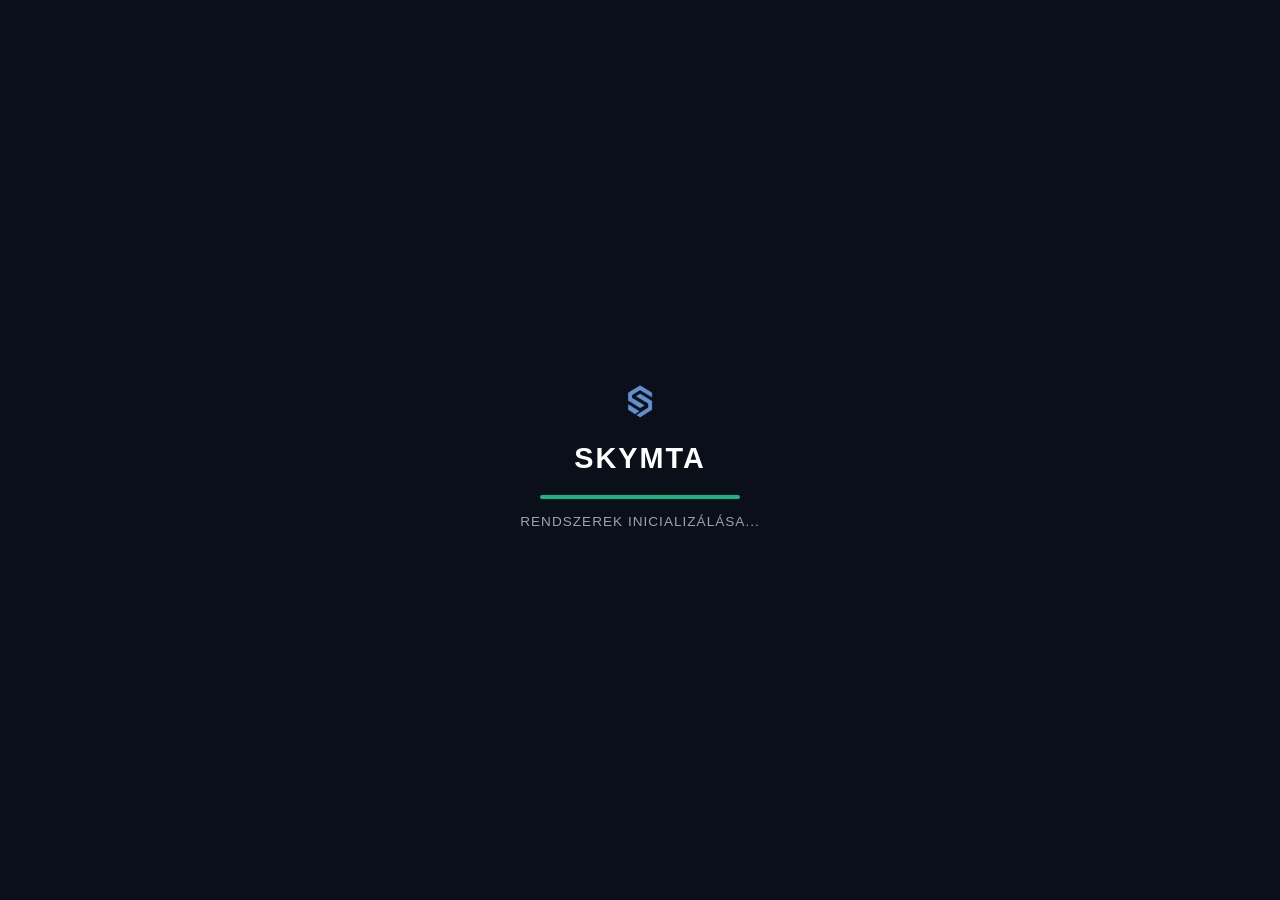
==== index.html @ 07fc561c "Update index.html" ====
<!DOCTYPE html>
<html lang="hu">
<head>
    <meta charset="UTF-8">
    <meta name="viewport" content="width=device-width, initial-scale=1.0">
    <title>SkymTA.hu</title>
    <style>
        * {
            margin: 0;
            padding: 0;
            box-sizing: border-box;
            font-family: 'Segoe UI', Tahoma, Geneva, Verdana, sans-serif;
        }

        body {
            background-color: #0b0f19;
            color: #ffffff;
            overflow-x: hidden;
            scroll-behavior: smooth;
        }

        /* --- BETÖLTŐKÉPERNYŐ (LOADER) --- */
        #loader {
            position: fixed;
            top: 0;
            left: 0;
            width: 100%;
            height: 100%;
            background-color: #0b0f19;
            display: flex;
            flex-direction: column;
            justify-content: center;
            align-items: center;
            z-index: 9999;
            transition: opacity 0.5s ease;
        }

        .loader-content {
            display: flex;
            flex-direction: column;
            align-items: center;
            margin-bottom: 20px;
        }

        .loader-logo-img {
            max-height: 60px;
            width: auto;
            margin-bottom: 10px;
        }

        .loader-title {
            font-size: 1.8rem;
            font-weight: 800;
            color: #ffffff;
            letter-spacing: 2px;
        }

        .loader-bar-container {
            width: 200px;
            height: 4px;
            background-color: #1f293d;
            border-radius: 2px;
            overflow: hidden;
            margin-bottom: 15px;
        }

        .loader-bar {
            width: 0%;
            height: 100%;
            background-color: #10b981;
            animation: loadProgress 2s forwards;
        }

        .loader-text {
            font-size: 0.85rem;
            color: #9ca3af;
            letter-spacing: 1px;
            text-transform: uppercase;
        }

        @keyframes loadProgress {
            0% { width: 0%; }
            50% { width: 70%; }
            100% { width: 100%; }
        }

        #main-content {
            display: none;
        }

        /* Fejléc */
        header {
            display: flex;
            justify-content: space-between;
            align-items: center;
            padding: 20px 50px;
            background-color: #0b0f19;
            border-bottom: 1px solid #1f293d;
        }

        .logo-img {
            max-height: 40px;
            width: auto;
            display: block;
        }

        /* Menü stílusa elválasztó vonalakkal */
        nav {
            display: flex;
            align-items: center;
            gap: 20px;
        }

        nav a {
            color: #d1d5db;
            text-decoration: none;
            font-size: 0.95rem;
            transition: color 0.2s;
            cursor: pointer;
        }

        nav a:hover {
            color: #10b981;
        }

        .nav-divider {
            color: #374151;
            font-weight: 300;
        }

        /* Hero szekció */
        .hero {
            text-align: center;
            padding: 60px 20px 100px 20px;
        }

        .hero-logo-img {
            max-height: 70px;
            width: auto;
            margin: 0 auto 15px auto;
            display: block;
        }

        .hero h1 {
            font-size: 2.8rem;
            color: #10b981;
            margin-bottom: 10px;
            font-weight: 800;
            letter-spacing: 1px;
        }

        .hero p {
            color: #9ca3af;
            font-size: 1rem;
            max-width: 600px;
            margin: 0 auto 25px auto;
            line-height: 1.5;
        }

        .btn-green {
            background-color: #10b981;
            color: #ffffff;
            padding: 12px 28px;
            border-radius: 6px;
            text-decoration: none;
            font-weight: bold;
            display: inline-block;
            transition: background-color 0.2s;
        }

        .btn-green:hover {
            background-color: #059669;
        }

        /* Fő tartalom dobozok */
        .container {
            max-width: 1100px;
            margin: 0 auto;
            padding: 0 20px 80px 20px;
            display: flex;
            flex-direction: column;
            gap: 35px;
        }

        .card {
            background-color: #131b2e;
            border: 1px solid #1f293d;
            border-radius: 12px;
            padding: 40px;
        }

        .card-grid {
            display: grid;
            grid-template-columns: 1fr 1fr;
            gap: 30px;
        }

        /* Csatlakozás szekció */
        .join-section {
            display: flex;
            justify-content: space-between;
            align-items: center;
            gap: 50px;
        }

        .join-text {
            flex: 1;
        }

        .join-text h2 {
            font-size: 1.8rem;
            margin-bottom: 12px;
        }

        .join-text p {
            color: #9ca3af;
            margin-bottom: 20px;
            line-height: 1.5;
        }

        .join-steps {
            list-style: none;
            color: #d1d5db;
            margin-bottom: 20px;
            display: flex;
            flex-direction: column;
            gap: 8px;
        }

        .monitor-container {
            flex-shrink: 0;
        }

        .monitor-img {
            max-width: 450px;
            width: 100%;
            height: auto;
            border-radius: 8px;
            display: block;
        }

        /* Rendszerkövetelmények */
        .specs h3 {
            font-size: 1.3rem;
            margin-bottom: 15px;
            color: #ffffff;
        }

        .specs ul {
            list-style: none;
            display: flex;
            flex-direction: column;
            gap: 12px;
            color: #9ca3af;
            font-size: 0.95rem;
        }

        .specs ul li strong {
            color: #ffffff;
        }

        /* Discord doboz */
        .discord-box {
            display: flex;
            justify-content: space-between;
            align-items: center;
        }

        .discord-box h3 {
            font-size: 1.5rem;
            margin-bottom: 10px;
        }

        .discord-box p {
            color: #9ca3af;
            margin-bottom: 15px;
        }

        .discord-features {
            list-style: none;
            display: flex;
            flex-direction: column;
            gap: 8px;
            color: #34d399;
            font-size: 0.95rem;
        }

        .btn-discord {
            background-color: #5865F2;
            color: white;
            padding: 12px 25px;
            border-radius: 6px;
            text-decoration: none;
            font-weight: bold;
            display: inline-flex;
            align-items: center;
            gap: 10px;
            transition: background-color 0.2s;
        }

        .btn-discord:hover {
            background-color: #4752C4;
        }

        /* Lábléc */
        footer {
            text-align: center;
            padding: 30px 50px;
            border-top: 1px solid #1f293d;
            color: #6b7280;
            font-size: 0.9rem;
            display: flex;
            justify-content: space-between;
            align-items: center;
        }
    </style>
</head>
<body>

    <!-- BETÖLTŐKÉPERNYŐ -->
    <div id="loader">
        <div class="loader-content">
            <img src="Skymta.png" alt="SkymTA Logo" class="loader-logo-img">
            <div class="loader-title">SKYMTA</div>
        </div>
        <div class="loader-bar-container">
            <div class="loader-bar"></div>
        </div>
        <div class="loader-text">Rendszerek inicializálása...</div>
    </div>

    <!-- FŐOLDAL -->
    <div id="main-content">
        <!-- Fejléc -->
        <header>
            <a href="index.html">
                <img src="Skymta.png" alt="SkymTA Logo" class="logo-img">
            </a>
            <nav>
                <a href="#">UCP</a>
                <span class="nav-divider">|</span>
                <a onclick="scrollToSection('csatlakozas')">Segítség</a>
                <span class="nav-divider">|</span>
                <a onclick="scrollToSection('kozosseg')">Közösség</a>
                <span class="nav-divider">|</span>
                <a href="szerver_szabályzat.html">Szerver Szabályzat</a>
            </nav>
        </header>

        <!-- Hero szekció -->
        <section class="hero">
            <img src="Skymta.png" alt="SkymTA Logo" class="hero-logo-img">
            <h1>SKYMTA</h1>
            <p>Kezeld el a saját RP Karaktered a SkymTA szerverén, és alakítsd úgy a karaktered - ahogyan szeretnéd!</p>
            <a href="https://discord.gg/seB7q2Whw" target="_blank" class="btn-green">➔ Csatlakozz most</a>
        </section>

        <!-- Tartalmi elemek -->
        <div class="container">
            
            <!-- Csatlakozás doboz monitor képpel (Segítség célpontja) -->
            <div id="csatlakozas" class="card join-section">
                <div class="join-text">
                    <h2>Csatlakozás a SkymTA szerverére</h2>
                    <p>Légy része Magyarország legújabb és legoptimalizáltabb közösségének!<br>Vágj bele a második életedbe, itt minden lehetséges!</p>
                    <ul class="join-steps">
                        <li>1. Grand Theft Auto: San Andreas telepítése</li>
                        <li>2. MTA:SA kliens letöltése</li>
                        <li>3. MTA:SA kliens indítása</li>
                        <li>4. SkymTA szócske begépelése a keresőbe</li>
                    </ul>
                    <p style="color: #34d399; font-weight: bold; margin-bottom: 20px;">Kellemes időtöltést kívánunk!</p>
                    <a href="https://multitheftauto.com/" target="_blank" class="btn-green">↓ MTA:SA letöltése</a>
                </div>
                <div class="monitor-container">
                    <img src="monitor.png" alt="SkymTA Monitor" class="monitor-img">
                </div>
            </div>

            <!-- Rendszerkövetelmények -->
            <div class="card-grid">
                <div class="card specs">
                    <h3>Minimum rendszerkövetelmény</h3>
                    <ul>
                        <li><strong>Operációs rendszer:</strong> Windows 10</li>
                        <li><strong>CPU:</strong> Intel Core 2 Quad Q6600 / AMD Phenom 9850</li>
                        <li><strong>RAM:</strong> 6GB</li>
                        <li><strong>Videókártya:</strong> NVIDIA 9800 GT / AMD HD 4870</li>
                        <li><strong>Felbontás:</strong> legalább 1600x900</li>
                        <li><strong>Tárhely:</strong> 10GB</li>
                    </ul>
                </div>
                <div class="card specs">
                    <h3>Ajánlott rendszerkövetelmény</h3>
                    <ul>
                        <li><strong>Operációs rendszer:</strong> Windows 10/11</li>
                        <li><strong>CPU:</strong> Intel Core i5 3470 / AMD X8 FX-8350</li>
                        <li><strong>RAM:</strong> 12GB</li>
                        <li><strong>Videókártya:</strong> NVIDIA GTX 660 / AMD HD 7870</li>
                        <li><strong>Felbontás:</strong> legalább 1920x1080</li>
                        <li><strong>Tárhely:</strong> 15GB (SSD)</li>
                    </ul>
                </div>
            </div>

            <!-- Discord doboz (Közösség célpontja) -->
            <div id="kozosseg" class="card discord-box">
                <div>
                    <h3>Csatlakozz Discord szerverünkre</h3>
                    <p>Légy része a legaktívabb MTA közösségnek! Kérdezz, beszélgess más játékosokkal, értesülj az eseményekről első kézből.</p>
                    <ul class="discord-features">
                        <li>✓ Közvetlenül tudsz beszélni a vezetőséggel</li>
                        <li>✓ Eseményekkel és a versenyekkel tisztában leszel</li>
                        <li>✓ Amennyiben valamit szeretnél jelenteni itt tudod megtenni</li>
                    </ul>
                </div>
                <div>
                    <a href="https://discord.gg/seB7q2Whw" target="_blank" class="btn-discord">
                        <svg width="20" height="20" fill="currentColor" viewBox="0 0 24 24"><path d="M20.317 4.37a19.791 19.791 0 0 0-4.885-1.515.074.074 0 0 0-.079.037c-.21.375-.444.864-.608 1.25a18.27 18.27 0 0 0-5.487 0 12.64 12.64 0 0 0-.617-1.25.077.077 0 0 0-.079-.037A19.736 19.736 0 0 0 3.677 4.37a.07.07 0 0 0-.032.027C.533 9.046-.32 13.58.099 18.057a.082.082 0 0 0 .031.057 19.9 19.9 0 0 0 5.993 3.03.078.078 0 0 0 .084-.028c.462-.63.874-1.295 1.226-1.994.021-.041.001-.09-.041-.106a13.107 13.107 0 0 1-1.872-.892.077.077 0 0 1-.008-.128 10.2 10.2 0 0 0 .372-.292.074.074 0 0 1 .077-.01c3.927 1.793 8.18 1.793 12.061 0a.074.074 0 0 1 .078.01c.12.098.246.198.373.292a.077.077 0 0 1-.006.127 12.299 12.299 0 0 1-1.873.892.077.077 0 0 0-.041.107c.36.698.772 1.362 1.225 1.993a.076.076 0 0 0 .084.028 19.839 19.839 0 0 0 6.002-3.03.077.077 0 0 0 .032-.054c.5-5.177-.838-9.674-3.549-13.66a.061.061 0 0 0-.031-.028zM8.02 15.33c-1.183 0-2.157-1.085-2.157-2.419 0-1.333.956-2.419 2.157-2.419 1.21 0 2.176 1.096 2.157 2.42 0 1.333-.956 2.418-2.157 2.418zm7.975 0c-1.183 0-2.157-1.085-2.157-2.419 0-1.333.955-2.419 2.157-2.419 1.21 0 2.176 1.096 2.157 2.42 0 1.333-.946 2.418-2.157 2.418z"/></svg>
                        Csatlakozás
                    </a>
                </div>
            </div>

        </div>

        <!-- Lábléc -->
        <footer>
            <div style="font-weight: bold; color: #10b981;">SkymTA</div>
            <div>A legmodernebb magyar RolePlay közösség © 2026</div>
        </footer>
    </div>

    <!-- JavaScript funkciók -->
    <script>
        // Oldalra görgető funkció gombnyomásra
        function scrollToSection(sectionId) {
            const element = document.getElementById(sectionId);
            if (element) {
                element.scrollIntoView({ behavior: 'smooth' });
            }
        }

        // Betöltő animáció
        window.addEventListener("load", function () {
            setTimeout(function () {
                let loader = document.getElementById("loader");
                let mainContent = document.getElementById("main-content");

                loader.style.opacity = "0";
                setTimeout(function () {
                    loader.style.display = "none";
                    mainContent.style.display = "block";
                }, 500);
            }, 2000);
        });
    </script>
</body>
</html>
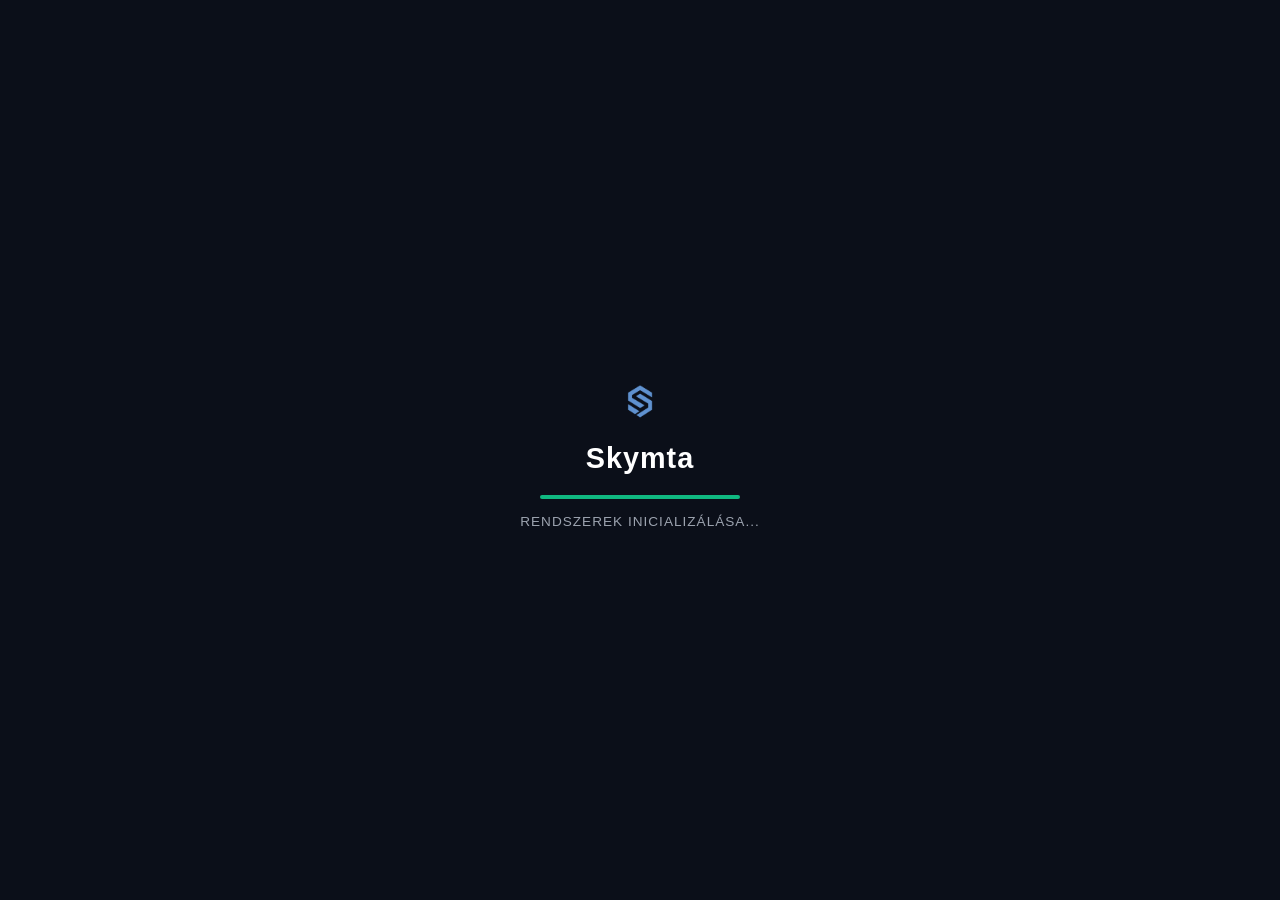
==== commit a9447291: "Update index.html" ====
--- a/index.html
+++ b/index.html
@@ -3,7 +3,7 @@
 <head>
     <meta charset="UTF-8">
     <meta name="viewport" content="width=device-width, initial-scale=1.0">
-    <title>SkymTA.hu</title>
+    <title>SkymTA</title>
     <style>
         * {
             margin: 0;
@@ -52,7 +52,7 @@
             font-size: 1.8rem;
             font-weight: 800;
             color: #ffffff;
-            letter-spacing: 2px;
+            letter-spacing: 1px;
         }
 
         .loader-bar-container {
@@ -321,7 +321,7 @@
     <div id="loader">
         <div class="loader-content">
             <img src="Skymta.png" alt="SkymTA Logo" class="loader-logo-img">
-            <div class="loader-title">SKYMTA</div>
+            <div class="loader-title">Skymta</div>
         </div>
         <div class="loader-bar-container">
             <div class="loader-bar"></div>
@@ -350,7 +350,7 @@
         <!-- Hero szekció -->
         <section class="hero">
             <img src="Skymta.png" alt="SkymTA Logo" class="hero-logo-img">
-            <h1>SKYMTA</h1>
+            <h1>Skymta</h1>
             <p>Kezeld el a saját RP Karaktered a SkymTA szerverén, és alakítsd úgy a karaktered - ahogyan szeretnéd!</p>
             <a href="https://discord.gg/seB7q2Whw" target="_blank" class="btn-green">➔ Csatlakozz most</a>
         </section>
@@ -426,7 +426,7 @@
 
         <!-- Lábléc -->
         <footer>
-            <div style="font-weight: bold; color: #10b981;">SkymTA</div>
+            <div style="font-weight: bold; color: #10b981;">Skymta</div>
             <div>A legmodernebb magyar RolePlay közösség © 2026</div>
         </footer>
     </div>
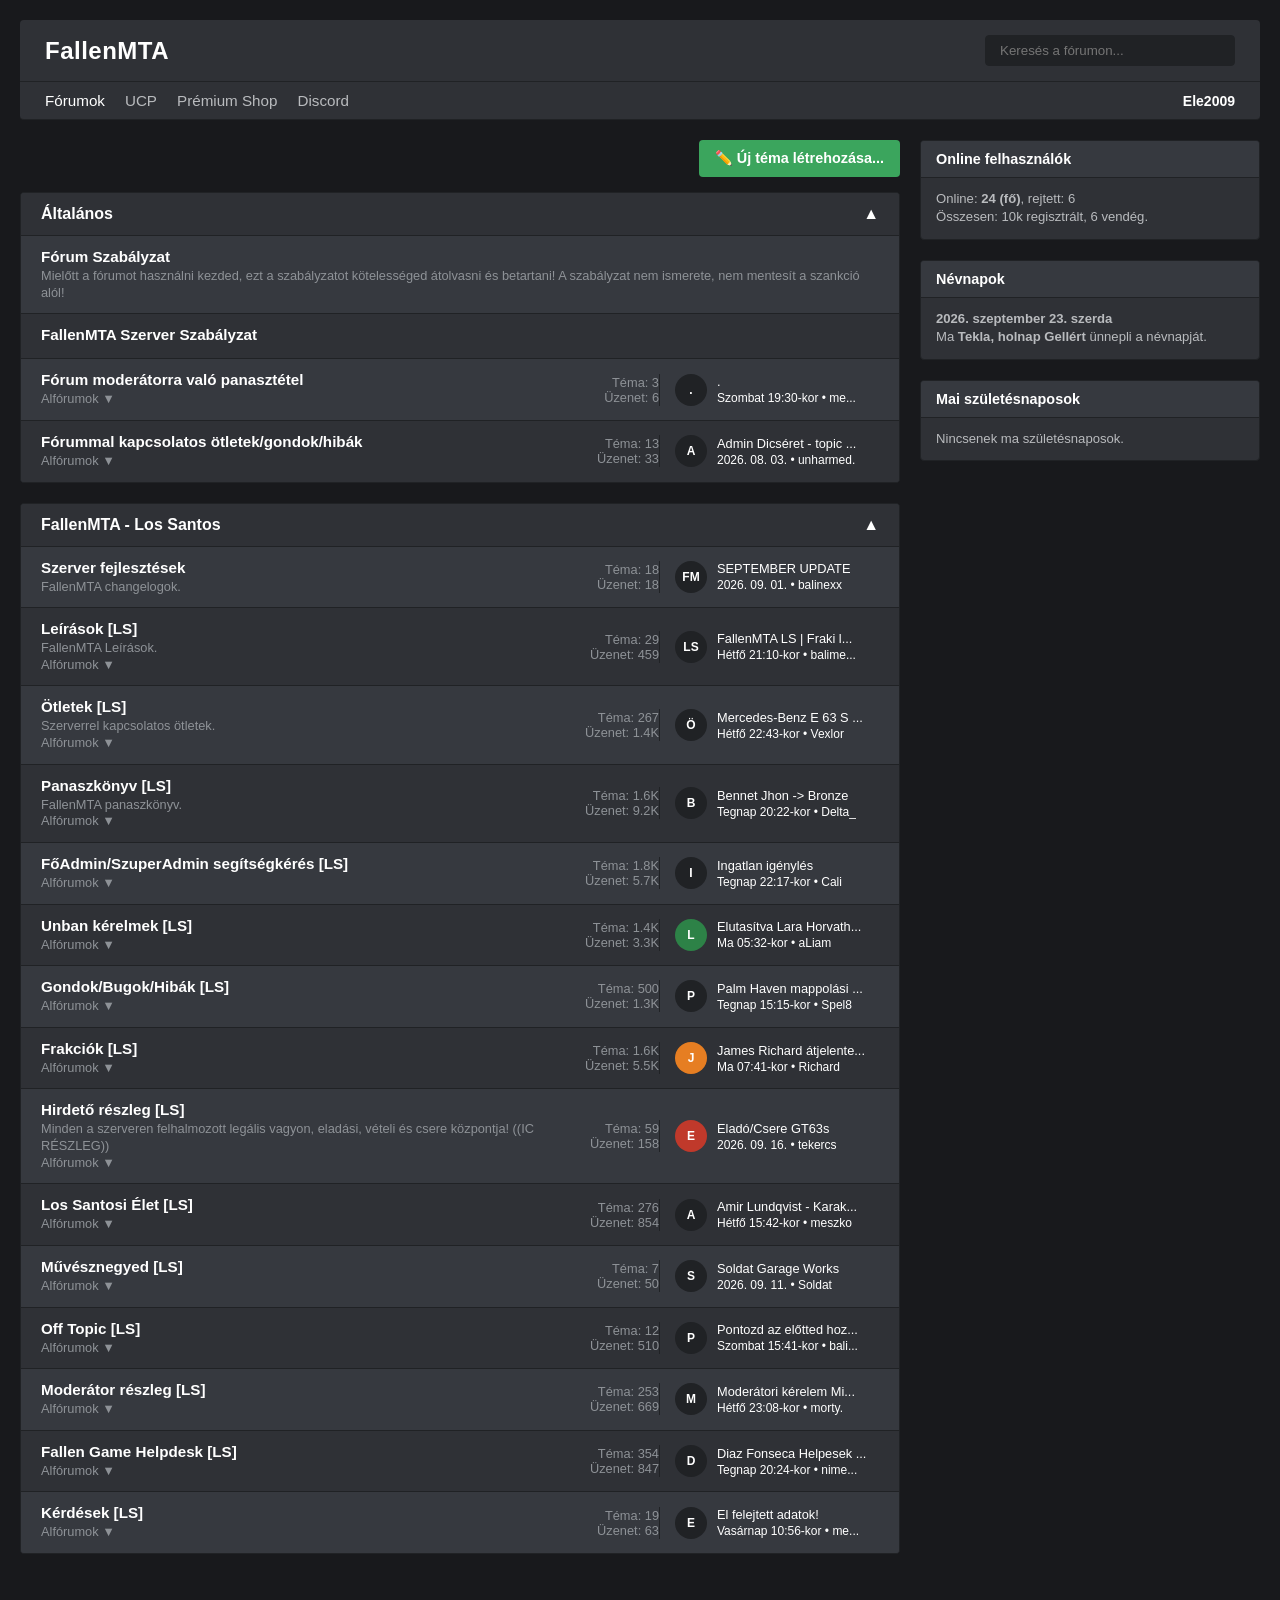
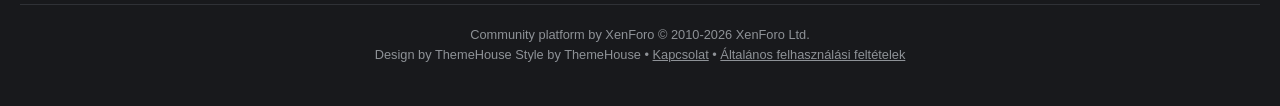
==== commit 78874863: "Add files via upload" ====
--- a/index.html
+++ b/index.html
@@ -1,459 +1,750 @@
-<!DOCTYPE html>
-<html lang="hu">
-<head>
-    <meta charset="UTF-8">
-    <meta name="viewport" content="width=device-width, initial-scale=1.0">
-    <title>SkymTA</title>
-    <style>
-        * {
-            margin: 0;
-            padding: 0;
-            box-sizing: border-box;
-            font-family: 'Segoe UI', Tahoma, Geneva, Verdana, sans-serif;
-        }
-
-        body {
-            background-color: #0b0f19;
-            color: #ffffff;
-            overflow-x: hidden;
-            scroll-behavior: smooth;
-        }
-
-        /* --- BETÖLTŐKÉPERNYŐ (LOADER) --- */
-        #loader {
-            position: fixed;
-            top: 0;
-            left: 0;
-            width: 100%;
-            height: 100%;
-            background-color: #0b0f19;
-            display: flex;
-            flex-direction: column;
-            justify-content: center;
-            align-items: center;
-            z-index: 9999;
-            transition: opacity 0.5s ease;
-        }
-
-        .loader-content {
-            display: flex;
-            flex-direction: column;
-            align-items: center;
-            margin-bottom: 20px;
-        }
-
-        .loader-logo-img {
-            max-height: 60px;
-            width: auto;
-            margin-bottom: 10px;
-        }
-
-        .loader-title {
-            font-size: 1.8rem;
-            font-weight: 800;
-            color: #ffffff;
-            letter-spacing: 1px;
-        }
-
-        .loader-bar-container {
-            width: 200px;
-            height: 4px;
-            background-color: #1f293d;
-            border-radius: 2px;
-            overflow: hidden;
-            margin-bottom: 15px;
-        }
-
-        .loader-bar {
-            width: 0%;
-            height: 100%;
-            background-color: #10b981;
-            animation: loadProgress 2s forwards;
-        }
-
-        .loader-text {
-            font-size: 0.85rem;
-            color: #9ca3af;
-            letter-spacing: 1px;
-            text-transform: uppercase;
-        }
-
-        @keyframes loadProgress {
-            0% { width: 0%; }
-            50% { width: 70%; }
-            100% { width: 100%; }
-        }
-
-        #main-content {
-            display: none;
-        }
-
-        /* Fejléc */
-        header {
-            display: flex;
-            justify-content: space-between;
-            align-items: center;
-            padding: 20px 50px;
-            background-color: #0b0f19;
-            border-bottom: 1px solid #1f293d;
-        }
-
-        .logo-img {
-            max-height: 40px;
-            width: auto;
-            display: block;
-        }
-
-        /* Menü stílusa elválasztó vonalakkal */
-        nav {
-            display: flex;
-            align-items: center;
-            gap: 20px;
-        }
-
-        nav a {
-            color: #d1d5db;
-            text-decoration: none;
-            font-size: 0.95rem;
-            transition: color 0.2s;
-            cursor: pointer;
-        }
-
-        nav a:hover {
-            color: #10b981;
-        }
-
-        .nav-divider {
-            color: #374151;
-            font-weight: 300;
-        }
-
-        /* Hero szekció */
-        .hero {
-            text-align: center;
-            padding: 60px 20px 100px 20px;
-        }
-
-        .hero-logo-img {
-            max-height: 70px;
-            width: auto;
-            margin: 0 auto 15px auto;
-            display: block;
-        }
-
-        .hero h1 {
-            font-size: 2.8rem;
-            color: #10b981;
-            margin-bottom: 10px;
-            font-weight: 800;
-            letter-spacing: 1px;
-        }
-
-        .hero p {
-            color: #9ca3af;
-            font-size: 1rem;
-            max-width: 600px;
-            margin: 0 auto 25px auto;
-            line-height: 1.5;
-        }
-
-        .btn-green {
-            background-color: #10b981;
-            color: #ffffff;
-            padding: 12px 28px;
-            border-radius: 6px;
-            text-decoration: none;
-            font-weight: bold;
-            display: inline-block;
-            transition: background-color 0.2s;
-        }
-
-        .btn-green:hover {
-            background-color: #059669;
-        }
-
-        /* Fő tartalom dobozok */
-        .container {
-            max-width: 1100px;
-            margin: 0 auto;
-            padding: 0 20px 80px 20px;
-            display: flex;
-            flex-direction: column;
-            gap: 35px;
-        }
-
-        .card {
-            background-color: #131b2e;
-            border: 1px solid #1f293d;
-            border-radius: 12px;
-            padding: 40px;
-        }
-
-        .card-grid {
-            display: grid;
-            grid-template-columns: 1fr 1fr;
-            gap: 30px;
-        }
-
-        /* Csatlakozás szekció */
-        .join-section {
-            display: flex;
-            justify-content: space-between;
-            align-items: center;
-            gap: 50px;
-        }
-
-        .join-text {
-            flex: 1;
-        }
-
-        .join-text h2 {
-            font-size: 1.8rem;
-            margin-bottom: 12px;
-        }
-
-        .join-text p {
-            color: #9ca3af;
-            margin-bottom: 20px;
-            line-height: 1.5;
-        }
-
-        .join-steps {
-            list-style: none;
-            color: #d1d5db;
-            margin-bottom: 20px;
-            display: flex;
-            flex-direction: column;
-            gap: 8px;
-        }
-
-        .monitor-container {
-            flex-shrink: 0;
-        }
-
-        .monitor-img {
-            max-width: 450px;
-            width: 100%;
-            height: auto;
-            border-radius: 8px;
-            display: block;
-        }
-
-        /* Rendszerkövetelmények */
-        .specs h3 {
-            font-size: 1.3rem;
-            margin-bottom: 15px;
-            color: #ffffff;
-        }
-
-        .specs ul {
-            list-style: none;
-            display: flex;
-            flex-direction: column;
-            gap: 12px;
-            color: #9ca3af;
-            font-size: 0.95rem;
-        }
-
-        .specs ul li strong {
-            color: #ffffff;
-        }
-
-        /* Discord doboz */
-        .discord-box {
-            display: flex;
-            justify-content: space-between;
-            align-items: center;
-        }
-
-        .discord-box h3 {
-            font-size: 1.5rem;
-            margin-bottom: 10px;
-        }
-
-        .discord-box p {
-            color: #9ca3af;
-            margin-bottom: 15px;
-        }
-
-        .discord-features {
-            list-style: none;
-            display: flex;
-            flex-direction: column;
-            gap: 8px;
-            color: #34d399;
-            font-size: 0.95rem;
-        }
-
-        .btn-discord {
-            background-color: #5865F2;
-            color: white;
-            padding: 12px 25px;
-            border-radius: 6px;
-            text-decoration: none;
-            font-weight: bold;
-            display: inline-flex;
-            align-items: center;
-            gap: 10px;
-            transition: background-color 0.2s;
-        }
-
-        .btn-discord:hover {
-            background-color: #4752C4;
-        }
-
-        /* Lábléc */
-        footer {
-            text-align: center;
-            padding: 30px 50px;
-            border-top: 1px solid #1f293d;
-            color: #6b7280;
-            font-size: 0.9rem;
-            display: flex;
-            justify-content: space-between;
-            align-items: center;
-        }
-    </style>
-</head>
-<body>
-
-    <!-- BETÖLTŐKÉPERNYŐ -->
-    <div id="loader">
-        <div class="loader-content">
-            <img src="Skymta.png" alt="SkymTA Logo" class="loader-logo-img">
-            <div class="loader-title">Skymta</div>
-        </div>
-        <div class="loader-bar-container">
-            <div class="loader-bar"></div>
-        </div>
-        <div class="loader-text">Rendszerek inicializálása...</div>
-    </div>
-
-    <!-- FŐOLDAL -->
-    <div id="main-content">
-        <!-- Fejléc -->
-        <header>
-            <a href="index.html">
-                <img src="Skymta.png" alt="SkymTA Logo" class="logo-img">
-            </a>
-            <nav>
-                <a href="#">UCP</a>
-                <span class="nav-divider">|</span>
-                <a onclick="scrollToSection('csatlakozas')">Segítség</a>
-                <span class="nav-divider">|</span>
-                <a onclick="scrollToSection('kozosseg')">Közösség</a>
-                <span class="nav-divider">|</span>
-                <a href="szerver_szabályzat.html">Szerver Szabályzat</a>
-            </nav>
-        </header>
-
-        <!-- Hero szekció -->
-        <section class="hero">
-            <img src="Skymta.png" alt="SkymTA Logo" class="hero-logo-img">
-            <h1>Skymta</h1>
-            <p>Kezeld el a saját RP Karaktered a SkymTA szerverén, és alakítsd úgy a karaktered - ahogyan szeretnéd!</p>
-            <a href="https://discord.gg/seB7q2Whw" target="_blank" class="btn-green">➔ Csatlakozz most</a>
-        </section>
-
-        <!-- Tartalmi elemek -->
-        <div class="container">
-            
-            <!-- Csatlakozás doboz monitor képpel (Segítség célpontja) -->
-            <div id="csatlakozas" class="card join-section">
-                <div class="join-text">
-                    <h2>Csatlakozás a SkymTA szerverére</h2>
-                    <p>Légy része Magyarország legújabb és legoptimalizáltabb közösségének!<br>Vágj bele a második életedbe, itt minden lehetséges!</p>
-                    <ul class="join-steps">
-                        <li>1. Grand Theft Auto: San Andreas telepítése</li>
-                        <li>2. MTA:SA kliens letöltése</li>
-                        <li>3. MTA:SA kliens indítása</li>
-                        <li>4. SkymTA szócske begépelése a keresőbe</li>
-                    </ul>
-                    <p style="color: #34d399; font-weight: bold; margin-bottom: 20px;">Kellemes időtöltést kívánunk!</p>
-                    <a href="https://multitheftauto.com/" target="_blank" class="btn-green">↓ MTA:SA letöltése</a>
-                </div>
-                <div class="monitor-container">
-                    <img src="monitor.png" alt="SkymTA Monitor" class="monitor-img">
-                </div>
-            </div>
-
-            <!-- Rendszerkövetelmények -->
-            <div class="card-grid">
-                <div class="card specs">
-                    <h3>Minimum rendszerkövetelmény</h3>
-                    <ul>
-                        <li><strong>Operációs rendszer:</strong> Windows 10</li>
-                        <li><strong>CPU:</strong> Intel Core 2 Quad Q6600 / AMD Phenom 9850</li>
-                        <li><strong>RAM:</strong> 6GB</li>
-                        <li><strong>Videókártya:</strong> NVIDIA 9800 GT / AMD HD 4870</li>
-                        <li><strong>Felbontás:</strong> legalább 1600x900</li>
-                        <li><strong>Tárhely:</strong> 10GB</li>
-                    </ul>
-                </div>
-                <div class="card specs">
-                    <h3>Ajánlott rendszerkövetelmény</h3>
-                    <ul>
-                        <li><strong>Operációs rendszer:</strong> Windows 10/11</li>
-                        <li><strong>CPU:</strong> Intel Core i5 3470 / AMD X8 FX-8350</li>
-                        <li><strong>RAM:</strong> 12GB</li>
-                        <li><strong>Videókártya:</strong> NVIDIA GTX 660 / AMD HD 7870</li>
-                        <li><strong>Felbontás:</strong> legalább 1920x1080</li>
-                        <li><strong>Tárhely:</strong> 15GB (SSD)</li>
-                    </ul>
-                </div>
-            </div>
-
-            <!-- Discord doboz (Közösség célpontja) -->
-            <div id="kozosseg" class="card discord-box">
-                <div>
-                    <h3>Csatlakozz Discord szerverünkre</h3>
-                    <p>Légy része a legaktívabb MTA közösségnek! Kérdezz, beszélgess más játékosokkal, értesülj az eseményekről első kézből.</p>
-                    <ul class="discord-features">
-                        <li>✓ Közvetlenül tudsz beszélni a vezetőséggel</li>
-                        <li>✓ Eseményekkel és a versenyekkel tisztában leszel</li>
-                        <li>✓ Amennyiben valamit szeretnél jelenteni itt tudod megtenni</li>
-                    </ul>
-                </div>
-                <div>
-                    <a href="https://discord.gg/seB7q2Whw" target="_blank" class="btn-discord">
-                        <svg width="20" height="20" fill="currentColor" viewBox="0 0 24 24"><path d="M20.317 4.37a19.791 19.791 0 0 0-4.885-1.515.074.074 0 0 0-.079.037c-.21.375-.444.864-.608 1.25a18.27 18.27 0 0 0-5.487 0 12.64 12.64 0 0 0-.617-1.25.077.077 0 0 0-.079-.037A19.736 19.736 0 0 0 3.677 4.37a.07.07 0 0 0-.032.027C.533 9.046-.32 13.58.099 18.057a.082.082 0 0 0 .031.057 19.9 19.9 0 0 0 5.993 3.03.078.078 0 0 0 .084-.028c.462-.63.874-1.295 1.226-1.994.021-.041.001-.09-.041-.106a13.107 13.107 0 0 1-1.872-.892.077.077 0 0 1-.008-.128 10.2 10.2 0 0 0 .372-.292.074.074 0 0 1 .077-.01c3.927 1.793 8.18 1.793 12.061 0a.074.074 0 0 1 .078.01c.12.098.246.198.373.292a.077.077 0 0 1-.006.127 12.299 12.299 0 0 1-1.873.892.077.077 0 0 0-.041.107c.36.698.772 1.362 1.225 1.993a.076.076 0 0 0 .084.028 19.839 19.839 0 0 0 6.002-3.03.077.077 0 0 0 .032-.054c.5-5.177-.838-9.674-3.549-13.66a.061.061 0 0 0-.031-.028zM8.02 15.33c-1.183 0-2.157-1.085-2.157-2.419 0-1.333.956-2.419 2.157-2.419 1.21 0 2.176 1.096 2.157 2.42 0 1.333-.956 2.418-2.157 2.418zm7.975 0c-1.183 0-2.157-1.085-2.157-2.419 0-1.333.955-2.419 2.157-2.419 1.21 0 2.176 1.096 2.157 2.42 0 1.333-.946 2.418-2.157 2.418z"/></svg>
-                        Csatlakozás
-                    </a>
-                </div>
-            </div>
-
-        </div>
-
-        <!-- Lábléc -->
-        <footer>
-            <div style="font-weight: bold; color: #10b981;">Skymta</div>
-            <div>A legmodernebb magyar RolePlay közösség © 2026</div>
-        </footer>
-    </div>
-
-    <!-- JavaScript funkciók -->
-    <script>
-        // Oldalra görgető funkció gombnyomásra
-        function scrollToSection(sectionId) {
-            const element = document.getElementById(sectionId);
-            if (element) {
-                element.scrollIntoView({ behavior: 'smooth' });
-            }
-        }
-
-        // Betöltő animáció
-        window.addEventListener("load", function () {
-            setTimeout(function () {
-                let loader = document.getElementById("loader");
-                let mainContent = document.getElementById("main-content");
-
-                loader.style.opacity = "0";
-                setTimeout(function () {
-                    loader.style.display = "none";
-                    mainContent.style.display = "block";
-                }, 500);
-            }, 2000);
-        });
-    </script>
-</body>
-</html>
+<!DOCTYPE html>
+<html lang="hu">
+<head>
+    <meta charset="UTF-8">
+    <meta name="viewport" content="width=device-width, initial-scale=1.0">
+    <title>FallenMTA Fórum</title>
+    <style>
+        * {
+            margin: 0;
+            padding: 0;
+            box-sizing: border-box;
+        }
+
+        body {
+            font-family: -apple-system, BlinkMacSystemFont, "Segoe UI", Roboto, Helvetica, Arial, sans-serif;
+            background-color: #18191c;
+            color: #dcddde;
+            padding: 20px;
+            font-size: 14px;
+        }
+
+        a {
+            color: #ffffff;
+            text-decoration: none;
+        }
+
+        a:hover {
+            text-decoration: underline;
+        }
+
+        .wrapper {
+            max-width: 1400px;
+            margin: 0 auto;
+        }
+
+        /* Fejléc */
+        .header-top {
+            background-color: #2f3136;
+            padding: 15px 25px;
+            display: flex;
+            justify-content: space-between;
+            align-items: center;
+            border-top-left-radius: 4px;
+            border-top-right-radius: 4px;
+            border-bottom: 1px solid #202225;
+        }
+
+        .logo {
+            font-size: 1.5rem;
+            font-weight: 800;
+            color: #ffffff;
+            letter-spacing: 0.5px;
+        }
+
+        .search-box input {
+            background-color: #202225;
+            border: 1px solid #202225;
+            padding: 7px 14px;
+            border-radius: 4px;
+            color: #dcddde;
+            width: 250px;
+            outline: none;
+        }
+
+        /* Navigációs sáv */
+        .nav-bar {
+            background-color: #2f3136;
+            padding: 10px 25px;
+            display: flex;
+            justify-content: space-between;
+            align-items: center;
+            border-bottom: 1px solid #202225;
+            border-bottom-left-radius: 4px;
+            border-bottom-right-radius: 4px;
+            margin-bottom: 20px;
+        }
+
+        .nav-links {
+            display: flex;
+            gap: 20px;
+            font-weight: 500;
+            font-size: 0.95rem;
+        }
+
+        .nav-links a {
+            color: #b9bbbe;
+        }
+
+        .nav-links a:hover, .nav-links a.active {
+            color: #ffffff;
+            text-decoration: none;
+        }
+
+        .user-info {
+            display: flex;
+            align-items: center;
+            gap: 15px;
+            color: #b9bbbe;
+        }
+
+        .user-info span {
+            color: #ffffff;
+            font-weight: 600;
+        }
+
+        /* Fő konténer */
+        .main-container {
+            display: grid;
+            grid-template-columns: 1fr 340px;
+            gap: 20px;
+        }
+
+        @media (max-width: 1024px) {
+            .main-container {
+                grid-template-columns: 1fr;
+            }
+        }
+
+        .top-action-bar {
+            display: flex;
+            justify-content: flex-end;
+            margin-bottom: 15px;
+        }
+
+        .btn-new-topic {
+            background-color: #3ba55d;
+            color: white;
+            border: none;
+            padding: 10px 16px;
+            border-radius: 4px;
+            font-weight: 600;
+            font-size: 0.9rem;
+            cursor: pointer;
+            display: flex;
+            align-items: center;
+            gap: 8px;
+        }
+
+        .btn-new-topic:hover {
+            background-color: #2d8247;
+        }
+
+        .forum-section {
+            background-color: #36393f;
+            border-radius: 4px;
+            overflow: hidden;
+            border: 1px solid #202225;
+            margin-bottom: 20px;
+        }
+
+        .category-header {
+            background-color: #2f3136;
+            padding: 12px 20px;
+            font-size: 1rem;
+            font-weight: bold;
+            color: #ffffff;
+            border-bottom: 1px solid #202225;
+            display: flex;
+            justify-content: space-between;
+            align-items: center;
+        }
+
+        .forum-row {
+            display: flex;
+            justify-content: space-between;
+            align-items: center;
+            padding: 12px 20px;
+            border-bottom: 1px solid #202225;
+            transition: background 0.2s;
+            cursor: pointer;
+        }
+
+        .forum-row:hover {
+            background-color: #32353b;
+        }
+
+        .forum-row:last-child {
+            border-bottom: none;
+        }
+
+        .forum-row.bg-1 {
+            background-color: #36393f;
+        }
+
+        .forum-row.bg-2 {
+            background-color: #2f3136;
+        }
+
+        .forum-details {
+            flex: 1;
+        }
+
+        .forum-title-wrapper {
+            display: flex;
+            align-items: center;
+            gap: 8px;
+            margin-bottom: 3px;
+        }
+
+        .forum-name {
+            font-weight: bold;
+            font-size: 0.95rem;
+            color: #ffffff;
+        }
+
+        .forum-desc {
+            font-size: 0.8rem;
+            color: #8e9297;
+            line-height: 1.3;
+        }
+
+        .forum-stats {
+            text-align: right;
+            font-size: 0.8rem;
+            color: #8e9297;
+            min-width: 90px;
+        }
+
+        .forum-last-post {
+            width: 220px;
+            font-size: 0.8rem;
+            color: #8e9297;
+            padding-left: 15px;
+            border-left: 1px solid #202225;
+            display: flex;
+            align-items: center;
+            gap: 10px;
+        }
+
+        .avatar {
+            width: 32px;
+            height: 32px;
+            border-radius: 50%;
+            background-color: #202225;
+            display: flex;
+            align-items: center;
+            justify-content: center;
+            font-size: 0.75rem;
+            color: #ffffff;
+            font-weight: bold;
+            flex-shrink: 0;
+        }
+
+        .last-post-info span {
+            color: #ffffff;
+            display: block;
+            white-space: nowrap;
+            overflow: hidden;
+            text-overflow: ellipsis;
+            max-width: 160px;
+        }
+
+        .recent-sub {
+            font-size: 0.75rem;
+            color: #8e9297;
+            margin-top: 2px;
+        }
+
+        /* Sidebar */
+        .sidebar {
+            display: flex;
+            flex-direction: column;
+            gap: 20px;
+        }
+
+        .sidebar-box {
+            background-color: #2f3136;
+            border-radius: 4px;
+            border: 1px solid #202225;
+            overflow: hidden;
+        }
+
+        .sidebar-title {
+            padding: 10px 15px;
+            font-size: 0.9rem;
+            font-weight: bold;
+            color: #ffffff;
+            border-bottom: 1px solid #202225;
+            background-color: #36393f;
+        }
+
+        .sidebar-content {
+            padding: 12px 15px;
+            font-size: 0.82rem;
+            color: #b9bbbe;
+            line-height: 1.4;
+        }
+
+        /* Dinamikus nézet */
+        #contentView {
+            display: none;
+            background-color: #36393f;
+            padding: 20px;
+            border-radius: 4px;
+            border: 1px solid #202225;
+            margin-bottom: 20px;
+        }
+
+        #contentView h2 {
+            color: #ffffff;
+            margin-bottom: 10px;
+        }
+
+        .btn-back {
+            background-color: #4f545c;
+            color: white;
+            border: none;
+            padding: 6px 12px;
+            border-radius: 4px;
+            cursor: pointer;
+            margin-bottom: 15px;
+            font-weight: bold;
+        }
+
+        /* Modális ablak */
+        .modal {
+            display: none;
+            position: fixed;
+            top: 0; left: 0; width: 100%; height: 100%;
+            background-color: rgba(0,0,0,0.7);
+            justify-content: center;
+            align-items: center;
+            z-index: 1000;
+        }
+
+        .modal-content {
+            background-color: #36393f;
+            padding: 25px;
+            border-radius: 6px;
+            width: 500px;
+            border: 1px solid #202225;
+        }
+
+        .modal-content h3 {
+            color: #ffffff;
+            margin-bottom: 15px;
+        }
+
+        .modal-content input, .modal-content textarea {
+            width: 100%;
+            background-color: #202225;
+            border: 1px solid #202225;
+            padding: 10px;
+            margin-bottom: 15px;
+            color: #ffffff;
+            border-radius: 4px;
+            outline: none;
+        }
+
+        .modal-content textarea {
+            height: 120px;
+            resize: none;
+        }
+
+        .modal-buttons {
+            display: flex;
+            justify-content: flex-end;
+            gap: 10px;
+        }
+
+        .btn-cancel {
+            background-color: #4f545c;
+            color: white;
+            border: none;
+            padding: 8px 14px;
+            border-radius: 4px;
+            cursor: pointer;
+        }
+
+        .btn-submit {
+            background-color: #3ba55d;
+            color: white;
+            border: none;
+            padding: 8px 14px;
+            border-radius: 4px;
+            cursor: pointer;
+            font-weight: bold;
+        }
+
+        .footer {
+            margin-top: 30px;
+            padding: 20px 0;
+            text-align: center;
+            font-size: 0.8rem;
+            color: #8e9297;
+            border-top: 1px solid #2f3136;
+            line-height: 1.6;
+        }
+
+        .footer a {
+            color: #8e9297;
+            text-decoration: underline;
+        }
+    </style>
+</head>
+<body>
+
+    <div class="wrapper">
+        <div class="header-top">
+            <div class="logo">FallenMTA</div>
+            <div class="search-box">
+                <input type="text" id="searchInput" placeholder="Keresés a fórumon...">
+            </div>
+        </div>
+
+        <div class="nav-bar">
+            <div class="nav-links">
+                <a href="#" class="active" onclick="showHome(event)">Fórumok</a>
+                <a href="#" onclick="alert('UCP megnyitása...')">UCP</a>
+                <a href="#" onclick="alert('Prémium Shop megnyitása...')">Prémium Shop</a>
+                <a href="#" onclick="alert('Discord meghívó megnyitása...')">Discord</a>
+            </div>
+            <div class="user-info">
+                <span>Ele2009</span>
+            </div>
+        </div>
+
+        <div id="contentView">
+            <button class="btn-back" onclick="showHome(event)">← Vissza a Fórumokra</button>
+            <h2 id="viewTitle">Cím</h2>
+            <p id="viewDesc" style="color: #b9bbbe; line-height: 1.5;"></p>
+        </div>
+
+        <div class="main-container" id="mainContainer">
+            <div>
+                <div class="top-action-bar">
+                    <button class="btn-new-topic" id="openModalBtn">✏️ Új téma létrehozása...</button>
+                </div>
+
+                <!-- 1. Kategória: Általános[cite: 6] -->
+                <div class="forum-section">
+                    <div class="category-header">Általános <span>▲</span></div>
+
+                    <div class="forum-row bg-1" onclick="openTopic('Fórum Szabályzat', 'Mielőtt a fórumot használni kezded, ezt a szabályzatot kötelességed átolvasni és betartani!')">
+                        <div class="forum-details">
+                            <div class="forum-title-wrapper"><span class="forum-name">Fórum Szabályzat</span></div>
+                            <div class="forum-desc">Mielőtt a fórumot használni kezded, ezt a szabályzatot kötelességed átolvasni és betartani! A szabályzat nem ismerete, nem mentesít a szankció alól!</div>
+                        </div>
+                    </div>
+
+                    <div class="forum-row bg-2" onclick="openTopic('FallenMTA Szerver Szabályzat', 'A szerver hivatalos szabályzata.')">
+                        <div class="forum-details">
+                            <div class="forum-title-wrapper"><span class="forum-name">FallenMTA Szerver Szabályzat</span></div>
+                        </div>
+                    </div>
+
+                    <div class="forum-row bg-1" onclick="openTopic('Fórum moderátorra való panasztétel', 'Panaszok a moderátorokra.')">
+                        <div class="forum-details">
+                            <div class="forum-title-wrapper"><span class="forum-name">Fórum moderátorra való panasztétel</span></div>
+                            <div class="forum-desc">Alfórumok ▼</div>
+                        </div>
+                        <div class="forum-stats">Téma: 3<br>Üzenet: 6</div>
+                        <div class="forum-last-post">
+                            <div class="avatar">.</div>
+                            <div class="last-post-info"><span>.</span><span class="recent-sub">Szombat 19:30-kor • me...</span></div>
+                        </div>
+                    </div>
+
+                    <div class="forum-row bg-2" onclick="openTopic('Fórummal kapcsolatos ötletek/gondok/hibák', 'Fórum hibák és ötletek.')">
+                        <div class="forum-details">
+                            <div class="forum-title-wrapper"><span class="forum-name">Fórummal kapcsolatos ötletek/gondok/hibák</span></div>
+                            <div class="forum-desc">Alfórumok ▼</div>
+                        </div>
+                        <div class="forum-stats">Téma: 13<br>Üzenet: 33</div>
+                        <div class="forum-last-post">
+                            <div class="avatar" style="background:#202225;">A</div>
+                            <div class="last-post-info"><span>Admin Dicséret - topic ...</span><span class="recent-sub">2026. 08. 03. • unharmed.</span></div>
+                        </div>
+                    </div>
+                </div>
+
+                <!-- 2. Kategória: FallenMTA - Los Santos[cite: 7] -->
+                <div class="forum-section" id="forumList">
+                    <div class="category-header">FallenMTA - Los Santos <span>▲</span></div>
+
+                    <div class="forum-row bg-1" data-name="szerver fejlesztések" onclick="openTopic('Szerver fejlesztések', 'FallenMTA changelogok.')">
+                        <div class="forum-details">
+                            <div class="forum-title-wrapper"><span class="forum-name">Szerver fejlesztések</span></div>
+                            <div class="forum-desc">FallenMTA changelogok.</div>
+                        </div>
+                        <div class="forum-stats">Téma: 18<br>Üzenet: 18</div>
+                        <div class="forum-last-post">
+                            <div class="avatar">FM</div>
+                            <div class="last-post-info"><span>SEPTEMBER UPDATE</span><span class="recent-sub">2026. 09. 01. • balinexx</span></div>
+                        </div>
+                    </div>
+
+                    <div class="forum-row bg-2" data-name="leírások ls" onclick="openTopic('Leírások [LS]', 'FallenMTA Leírások.')">
+                        <div class="forum-details">
+                            <div class="forum-title-wrapper"><span class="forum-name">Leírások [LS]</span></div>
+                            <div class="forum-desc">FallenMTA Leírások.<br>Alfórumok ▼</div>
+                        </div>
+                        <div class="forum-stats">Téma: 29<br>Üzenet: 459</div>
+                        <div class="forum-last-post">
+                            <div class="avatar">LS</div>
+                            <div class="last-post-info"><span>FallenMTA LS | Fraki l...</span><span class="recent-sub">Hétfő 21:10-kor • balime...</span></div>
+                        </div>
+                    </div>
+
+                    <div class="forum-row bg-1" data-name="ötletek ls" onclick="openTopic('Ötletek [LS]', 'Szerverrel kapcsolatos ötletek.')">
+                        <div class="forum-details">
+                            <div class="forum-title-wrapper"><span class="forum-name">Ötletek [LS]</span></div>
+                            <div class="forum-desc">Szerverrel kapcsolatos ötletek.<br>Alfórumok ▼</div>
+                        </div>
+                        <div class="forum-stats">Téma: 267<br>Üzenet: 1.4K</div>
+                        <div class="forum-last-post">
+                            <div class="avatar">Ö</div>
+                            <div class="last-post-info"><span>Mercedes-Benz E 63 S ...</span><span class="recent-sub">Hétfő 22:43-kor • Vexlor</span></div>
+                        </div>
+                    </div>
+
+                    <div class="forum-row bg-2" data-name="panaszkönyv ls" onclick="openTopic('Panaszkönyv [LS]', 'FallenMTA panaszkönyv.')">
+                        <div class="forum-details">
+                            <div class="forum-title-wrapper"><span class="forum-name">Panaszkönyv [LS]</span></div>
+                            <div class="forum-desc">FallenMTA panaszkönyv.<br>Alfórumok ▼</div>
+                        </div>
+                        <div class="forum-stats">Téma: 1.6K<br>Üzenet: 9.2K</div>
+                        <div class="forum-last-post">
+                            <div class="avatar">B</div>
+                            <div class="last-post-info"><span>Bennet Jhon -> Bronze</span><span class="recent-sub">Tegnap 20:22-kor • Delta_</span></div>
+                        </div>
+                    </div>
+
+                    <div class="forum-row bg-1" data-name="főadmin szuperadmin segítségkérés ls" onclick="openTopic('FőAdmin/SzuperAdmin segítségkérés [LS]', 'Segítségkérés.')">
+                        <div class="forum-details">
+                            <div class="forum-title-wrapper"><span class="forum-name">FőAdmin/SzuperAdmin segítségkérés [LS]</span></div>
+                            <div class="forum-desc">Alfórumok ▼</div>
+                        </div>
+                        <div class="forum-stats">Téma: 1.8K<br>Üzenet: 5.7K</div>
+                        <div class="forum-last-post">
+                            <div class="avatar">I</div>
+                            <div class="last-post-info"><span>Ingatlan igénylés</span><span class="recent-sub">Tegnap 22:17-kor • Cali</span></div>
+                        </div>
+                    </div>
+
+                    <div class="forum-row bg-2" data-name="unban kérelmek ls" onclick="openTopic('Unban kérelmek [LS]', 'Kitiltások feloldása.')">
+                        <div class="forum-details">
+                            <div class="forum-title-wrapper"><span class="forum-name">Unban kérelmek [LS]</span></div>
+                            <div class="forum-desc">Alfórumok ▼</div>
+                        </div>
+                        <div class="forum-stats">Téma: 1.4K<br>Üzenet: 3.3K</div>
+                        <div class="forum-last-post">
+                            <div class="avatar" style="background:#2d8247;">L</div>
+                            <div class="last-post-info"><span>Elutasítva Lara Horvath...</span><span class="recent-sub">Ma 05:32-kor • aLiam</span></div>
+                        </div>
+                    </div>
+
+                    <div class="forum-row bg-1" data-name="gondok bugok hibák ls" onclick="openTopic('Gondok/Bugok/Hibák [LS]', 'Hibák.')">
+                        <div class="forum-details">
+                            <div class="forum-title-wrapper"><span class="forum-name">Gondok/Bugok/Hibák [LS]</span></div>
+                            <div class="forum-desc">Alfórumok ▼</div>
+                        </div>
+                        <div class="forum-stats">Téma: 500<br>Üzenet: 1.3K</div>
+                        <div class="forum-last-post">
+                            <div class="avatar">P</div>
+                            <div class="last-post-info"><span>Palm Haven mappolási ...</span><span class="recent-sub">Tegnap 15:15-kor • Spel8</span></div>
+                        </div>
+                    </div>
+
+                    <div class="forum-row bg-2" data-name="frakciók ls" onclick="openTopic('Frakciók [LS]', 'Frakciók.')">
+                        <div class="forum-details">
+                            <div class="forum-title-wrapper"><span class="forum-name">Frakciók [LS]</span></div>
+                            <div class="forum-desc">Alfórumok ▼</div>
+                        </div>
+                        <div class="forum-stats">Téma: 1.6K<br>Üzenet: 5.5K</div>
+                        <div class="forum-last-post">
+                            <div class="avatar" style="background:#e67e22;">J</div>
+                            <div class="last-post-info"><span>James Richard átjelente...</span><span class="recent-sub">Ma 07:41-kor • Richard</span></div>
+                        </div>
+                    </div>
+
+                    <div class="forum-row bg-1" data-name="hirdető részleg ls" onclick="openTopic('Hirdető részleg [LS]', 'IC Részleg')">
+                        <div class="forum-details">
+                            <div class="forum-title-wrapper"><span class="forum-name">Hirdető részleg [LS]</span></div>
+                            <div class="forum-desc">Minden a szerveren felhalmozott legális vagyon, eladási, vételi és csere központja! ((IC RÉSZLEG))<br>Alfórumok ▼</div>
+                        </div>
+                        <div class="forum-stats">Téma: 59<br>Üzenet: 158</div>
+                        <div class="forum-last-post">
+                            <div class="avatar" style="background:#c0392b;">E</div>
+                            <div class="last-post-info"><span>Eladó/Csere GT63s</span><span class="recent-sub">2026. 09. 16. • tekercs</span></div>
+                        </div>
+                    </div>
+
+                    <div class="forum-row bg-2" data-name="los santosi élet ls" onclick="openTopic('Los Santosi Élet [LS]', 'Történetek.')">
+                        <div class="forum-details">
+                            <div class="forum-title-wrapper"><span class="forum-name">Los Santosi Élet [LS]</span></div>
+                            <div class="forum-desc">Alfórumok ▼</div>
+                        </div>
+                        <div class="forum-stats">Téma: 276<br>Üzenet: 854</div>
+                        <div class="forum-last-post">
+                            <div class="avatar">A</div>
+                            <div class="last-post-info"><span>Amir Lundqvist - Karak...</span><span class="recent-sub">Hétfő 15:42-kor • meszko</span></div>
+                        </div>
+                    </div>
+
+                    <div class="forum-row bg-1" data-name="művésznegyed ls" onclick="openTopic('Művésznegyed [LS]', 'Művészet.')">
+                        <div class="forum-details">
+                            <div class="forum-title-wrapper"><span class="forum-name">Művésznegyed [LS]</span></div>
+                            <div class="forum-desc">Alfórumok ▼</div>
+                        </div>
+                        <div class="forum-stats">Téma: 7<br>Üzenet: 50</div>
+                        <div class="forum-last-post">
+                            <div class="avatar">S</div>
+                            <div class="last-post-info"><span>Soldat Garage Works</span><span class="recent-sub">2026. 09. 11. • Soldat</span></div>
+                        </div>
+                    </div>
+
+                    <div class="forum-row bg-2" data-name="off topic ls" onclick="openTopic('Off Topic [LS]', 'Off topic.')">
+                        <div class="forum-details">
+                            <div class="forum-title-wrapper"><span class="forum-name">Off Topic [LS]</span></div>
+                            <div class="forum-desc">Alfórumok ▼</div>
+                        </div>
+                        <div class="forum-stats">Téma: 12<br>Üzenet: 510</div>
+                        <div class="forum-last-post">
+                            <div class="avatar">P</div>
+                            <div class="last-post-info"><span>Pontozd az előtted hoz...</span><span class="recent-sub">Szombat 15:41-kor • bali...</span></div>
+                        </div>
+                    </div>
+
+                    <div class="forum-row bg-1" data-name="moderátor részleg ls" onclick="openTopic('Moderátor részleg [LS]', 'Moderátorok.')">
+                        <div class="forum-details">
+                            <div class="forum-title-wrapper"><span class="forum-name">Moderátor részleg [LS]</span></div>
+                            <div class="forum-desc">Alfórumok ▼</div>
+                        </div>
+                        <div class="forum-stats">Téma: 253<br>Üzenet: 669</div>
+                        <div class="forum-last-post">
+                            <div class="avatar">M</div>
+                            <div class="last-post-info"><span>Moderátori kérelem Mi...</span><span class="recent-sub">Hétfő 23:08-kor • morty.</span></div>
+                        </div>
+                    </div>
+
+                    <div class="forum-row bg-2" data-name="fallen game helpdesk ls" onclick="openTopic('Fallen Game Helpdesk [LS]', 'Helpdesk.')">
+                        <div class="forum-details">
+                            <div class="forum-title-wrapper"><span class="forum-name">Fallen Game Helpdesk [LS]</span></div>
+                            <div class="forum-desc">Alfórumok ▼</div>
+                        </div>
+                        <div class="forum-stats">Téma: 354<br>Üzenet: 847</div>
+                        <div class="forum-last-post">
+                            <div class="avatar">D</div>
+                            <div class="last-post-info"><span>Diaz Fonseca Helpesek ...</span><span class="recent-sub">Tegnap 20:24-kor • nime...</span></div>
+                        </div>
+                    </div>
+
+                    <div class="forum-row bg-1" data-name="kérdések ls" onclick="openTopic('Kérdések [LS]', 'Kérdések.')">
+                        <div class="forum-details">
+                            <div class="forum-title-wrapper"><span class="forum-name">Kérdések [LS]</span></div>
+                            <div class="forum-desc">Alfórumok ▼</div>
+                        </div>
+                        <div class="forum-stats">Téma: 19<br>Üzenet: 63</div>
+                        <div class="forum-last-post">
+                            <div class="avatar">E</div>
+                            <div class="last-post-info"><span>El felejtett adatok!</span><span class="recent-sub">Vasárnap 10:56-kor • me...</span></div>
+                        </div>
+                    </div>
+                </div>
+            </div>
+
+            <!-- Jobb oldali sáv -->
+            <div class="sidebar">
+                <div class="sidebar-box">
+                    <div class="sidebar-title">Online felhasználók</div>
+                    <div class="sidebar-content">
+                        Online: <strong>24 (fő)</strong>, rejtett: 6<br>Összesen: 10k regisztrált, 6 vendég.
+                    </div>
+                </div>
+
+                <div class="sidebar-box">
+                    <div class="sidebar-title">Névnapok</div>
+                    <div class="sidebar-content">
+                        <strong>2026. szeptember 23. szerda</strong><br>
+                        Ma <strong>Tekla, holnap Gellért</strong> ünnepli a névnapját.
+                    </div>
+                </div>
+
+                <div class="sidebar-box">
+                    <div class="sidebar-title">Mai születésnaposok</div>
+                    <div class="sidebar-content">
+                        Nincsenek ma születésnaposok.
+                    </div>
+                </div>
+            </div>
+        </div>
+
+        <div class="footer">
+            Community platform by XenForo &copy; 2010-2026 XenForo Ltd. <br>
+            Design by ThemeHouse Style by ThemeHouse • <a href="#">Kapcsolat</a> • <a href="#">Általános felhasználási feltételek</a>
+        </div>
+    </div>
+
+    <!-- Új Téma Modális -->
+    <div class="modal" id="topicModal">
+        <div class="modal-content">
+            <h3>Új téma létrehozása</h3>
+            <input type="text" id="topicTitleInput" placeholder="Téma címe...">
+            <textarea id="topicDescInput" placeholder="Írd ide a hozzászólásodat vagy a téma leírását..."></textarea>
+            <div class="modal-buttons">
+                <button class="btn-cancel" id="closeModalBtn">Mégse</button>
+                <button class="btn-submit" id="submitTopicBtn">Létrehozás</button>
+            </div>
+        </div>
+    </div>
+
+    <script>
+        const searchInput = document.getElementById('searchInput');
+        const forumRows = document.querySelectorAll('.forum-row');
+
+        searchInput.addEventListener('input', function(e) {
+            const term = e.target.value.toLowerCase();
+            forumRows.forEach(row => {
+                const name = row.querySelector('.forum-name').innerText.toLowerCase();
+                if (name.includes(term)) {
+                    row.style.display = 'flex';
+                } else {
+                    row.style.display = 'none';
+                }
+            });
+        });
+
+        function openTopic(title, desc) {
+            document.getElementById('mainContainer').style.display = 'none';
+            const view = document.getElementById('contentView');
+            view.style.display = 'block';
+            document.getElementById('viewTitle').innerText = title;
+            document.getElementById('viewDesc').innerText = desc + "\n\n(Itt találhatók a FallenMTA bejegyzések és részletek.)";
+            window.scrollTo(0, 0);
+        }
+
+        function showHome(e) {
+            e.preventDefault();
+            document.getElementById('contentView').style.display = 'none';
+            document.getElementById('mainContainer').style.display = 'grid';
+        }
+
+        const modal = document.getElementById('topicModal');
+        document.getElementById('openModalBtn').addEventListener('click', () => { modal.style.display = 'flex'; });
+        document.getElementById('closeModalBtn').addEventListener('click', () => { modal.style.display = 'none'; });
+        document.getElementById('submitTopicBtn').addEventListener('click', () => {
+            const title = document.getElementById('topicTitleInput').value;
+            if(title.trim() === '') {
+                alert('Kérlek add meg a téma címét!');
+                return;
+            }
+            alert('Sikeresen létrehoztad a következőt a FallenMTA fórumon: "' + title + '"!');
+            document.getElementById('topicTitleInput').value = '';
+            document.getElementById('topicDescInput').value = '';
+            modal.style.display = 'none';
+        });
+    </script>
+</body>
+</html>
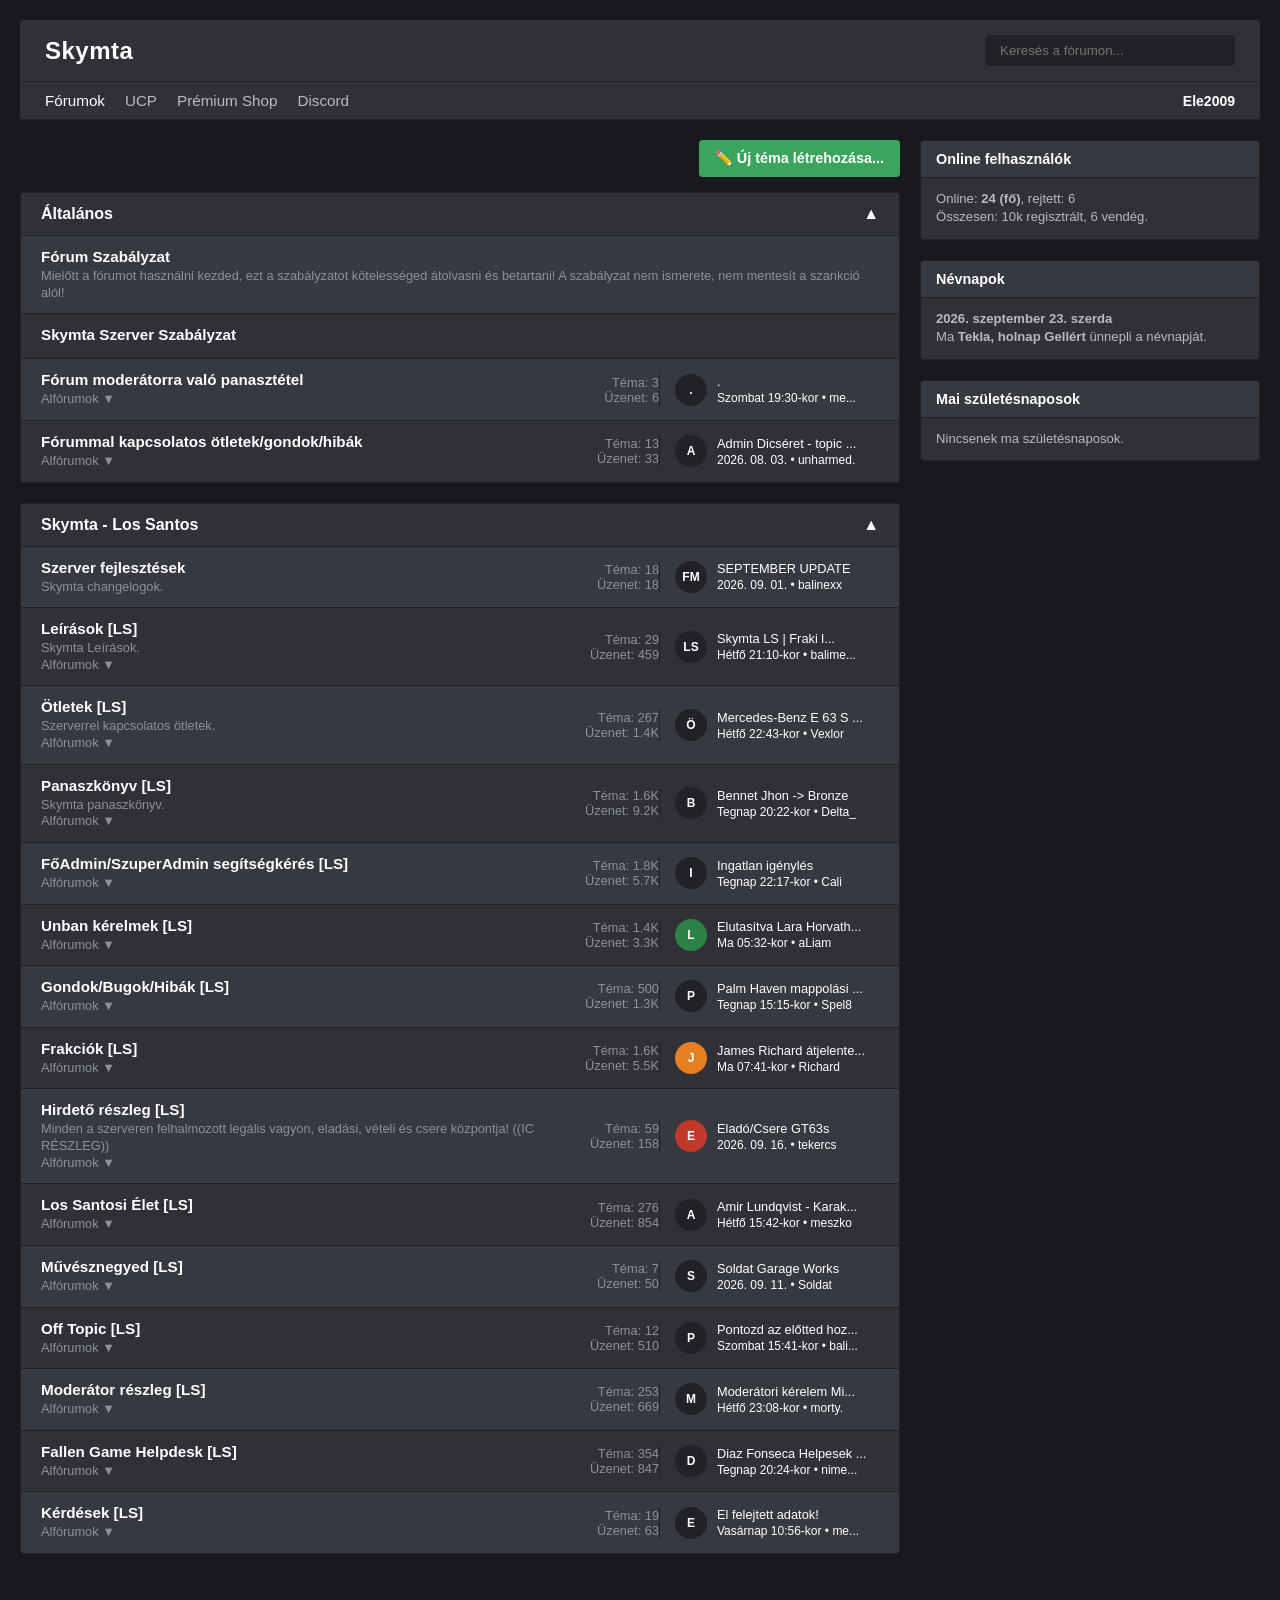
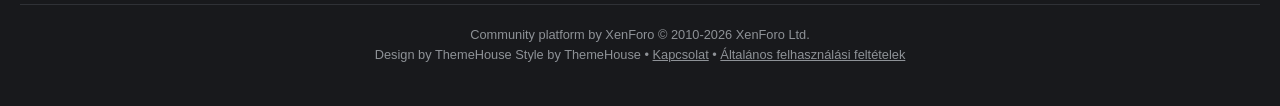
==== commit 6a3db327: "Update index.html" ====
--- a/index.html
+++ b/index.html
@@ -3,7 +3,7 @@
 <head>
     <meta charset="UTF-8">
     <meta name="viewport" content="width=device-width, initial-scale=1.0">
-    <title>FallenMTA Fórum</title>
+    <title>Skymta Fórum</title>
     <style>
         * {
             margin: 0;
@@ -397,7 +397,7 @@
 
     <div class="wrapper">
         <div class="header-top">
-            <div class="logo">FallenMTA</div>
+            <div class="logo">Skymta</div>
             <div class="search-box">
                 <input type="text" id="searchInput" placeholder="Keresés a fórumon...">
             </div>
@@ -438,9 +438,9 @@
                         </div>
                     </div>
 
-                    <div class="forum-row bg-2" onclick="openTopic('FallenMTA Szerver Szabályzat', 'A szerver hivatalos szabályzata.')">
-                        <div class="forum-details">
-                            <div class="forum-title-wrapper"><span class="forum-name">FallenMTA Szerver Szabályzat</span></div>
+                    <div class="forum-row bg-2" onclick="openTopic('Skymta Szerver Szabályzat', 'A szerver hivatalos szabályzata.')">
+                        <div class="forum-details">
+                            <div class="forum-title-wrapper"><span class="forum-name">Skymta Szerver Szabályzat</span></div>
                         </div>
                     </div>
 
@@ -469,14 +469,14 @@
                     </div>
                 </div>
 
-                <!-- 2. Kategória: FallenMTA - Los Santos[cite: 7] -->
+                <!-- 2. Kategória: Skymta - Los Santos[cite: 7] -->
                 <div class="forum-section" id="forumList">
-                    <div class="category-header">FallenMTA - Los Santos <span>▲</span></div>
-
-                    <div class="forum-row bg-1" data-name="szerver fejlesztések" onclick="openTopic('Szerver fejlesztések', 'FallenMTA changelogok.')">
+                    <div class="category-header">Skymta - Los Santos <span>▲</span></div>
+
+                    <div class="forum-row bg-1" data-name="szerver fejlesztések" onclick="openTopic('Szerver fejlesztések', 'Skymta changelogok.')">
                         <div class="forum-details">
                             <div class="forum-title-wrapper"><span class="forum-name">Szerver fejlesztések</span></div>
-                            <div class="forum-desc">FallenMTA changelogok.</div>
+                            <div class="forum-desc">Skymta changelogok.</div>
                         </div>
                         <div class="forum-stats">Téma: 18<br>Üzenet: 18</div>
                         <div class="forum-last-post">
@@ -485,15 +485,15 @@
                         </div>
                     </div>
 
-                    <div class="forum-row bg-2" data-name="leírások ls" onclick="openTopic('Leírások [LS]', 'FallenMTA Leírások.')">
+                    <div class="forum-row bg-2" data-name="leírások ls" onclick="openTopic('Leírások [LS]', 'Skymta Leírások.')">
                         <div class="forum-details">
                             <div class="forum-title-wrapper"><span class="forum-name">Leírások [LS]</span></div>
-                            <div class="forum-desc">FallenMTA Leírások.<br>Alfórumok ▼</div>
+                            <div class="forum-desc">Skymta Leírások.<br>Alfórumok ▼</div>
                         </div>
                         <div class="forum-stats">Téma: 29<br>Üzenet: 459</div>
                         <div class="forum-last-post">
                             <div class="avatar">LS</div>
-                            <div class="last-post-info"><span>FallenMTA LS | Fraki l...</span><span class="recent-sub">Hétfő 21:10-kor • balime...</span></div>
+                            <div class="last-post-info"><span>Skymta LS | Fraki l...</span><span class="recent-sub">Hétfő 21:10-kor • balime...</span></div>
                         </div>
                     </div>
 
@@ -509,10 +509,10 @@
                         </div>
                     </div>
 
-                    <div class="forum-row bg-2" data-name="panaszkönyv ls" onclick="openTopic('Panaszkönyv [LS]', 'FallenMTA panaszkönyv.')">
+                    <div class="forum-row bg-2" data-name="panaszkönyv ls" onclick="openTopic('Panaszkönyv [LS]', 'Skymta panaszkönyv.')">
                         <div class="forum-details">
                             <div class="forum-title-wrapper"><span class="forum-name">Panaszkönyv [LS]</span></div>
-                            <div class="forum-desc">FallenMTA panaszkönyv.<br>Alfórumok ▼</div>
+                            <div class="forum-desc">Skymta panaszkönyv.<br>Alfórumok ▼</div>
                         </div>
                         <div class="forum-stats">Téma: 1.6K<br>Üzenet: 9.2K</div>
                         <div class="forum-last-post">
@@ -721,7 +721,7 @@
             const view = document.getElementById('contentView');
             view.style.display = 'block';
             document.getElementById('viewTitle').innerText = title;
-            document.getElementById('viewDesc').innerText = desc + "\n\n(Itt találhatók a FallenMTA bejegyzések és részletek.)";
+            document.getElementById('viewDesc').innerText = desc + "\n\n(Itt találhatók a Skymta bejegyzések és részletek.)";
             window.scrollTo(0, 0);
         }
 
@@ -740,7 +740,7 @@
                 alert('Kérlek add meg a téma címét!');
                 return;
             }
-            alert('Sikeresen létrehoztad a következőt a FallenMTA fórumon: "' + title + '"!');
+            alert('Sikeresen létrehoztad a következőt a Skymta fórumon: "' + title + '"!');
             document.getElementById('topicTitleInput').value = '';
             document.getElementById('topicDescInput').value = '';
             modal.style.display = 'none';
